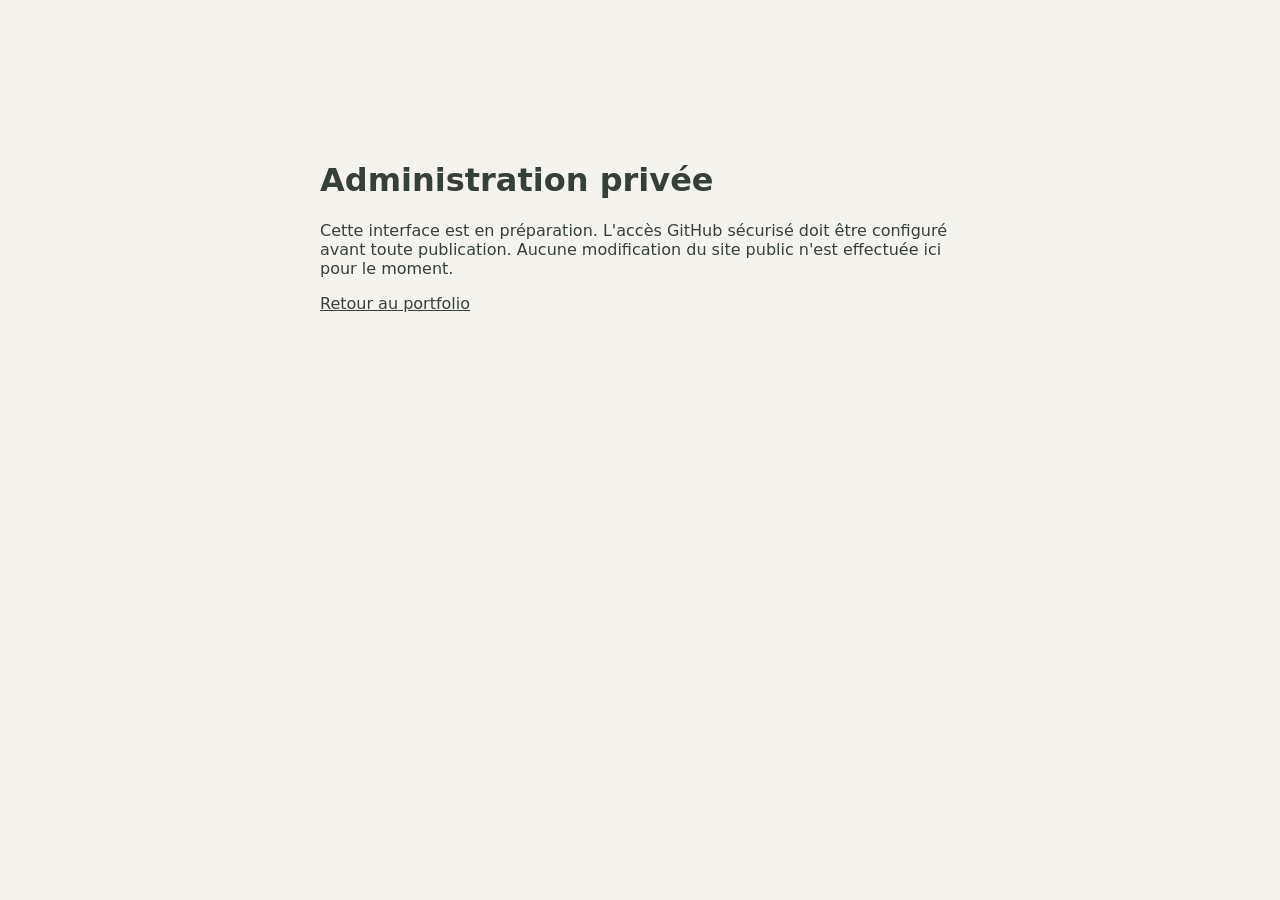
==== admin/index.html @ 5f6f25e0 "Scaffold private portfolio editor safely on feature branch" ====
<!doctype html>
<html lang="fr">
<head>
<meta charset="utf-8">
<meta name="viewport" content="width=device-width, initial-scale=1">
<meta name="robots" content="noindex,nofollow">
<title>Administration — Portfolio</title>
<style>body{margin:0;background:#f5f3ee;color:#344039;font:16px system-ui,sans-serif}#notice{max-width:640px;margin:12vh auto;padding:2rem}a{color:inherit}</style>
</head>
<body>
<div id="notice"><h1>Administration privée</h1><p>Cette interface est en préparation. L'accès GitHub sécurisé doit être configuré avant toute publication. Aucune modification du site public n'est effectuée ici pour le moment.</p><p><a href="../index.html">Retour au portfolio</a></p></div>
<!-- Ne pas charger Decap CMS tant que le fournisseur OAuth n'est pas configuré.
     Une URL non liée depuis le site n'est PAS une protection d'accès. -->
</body>
</html>
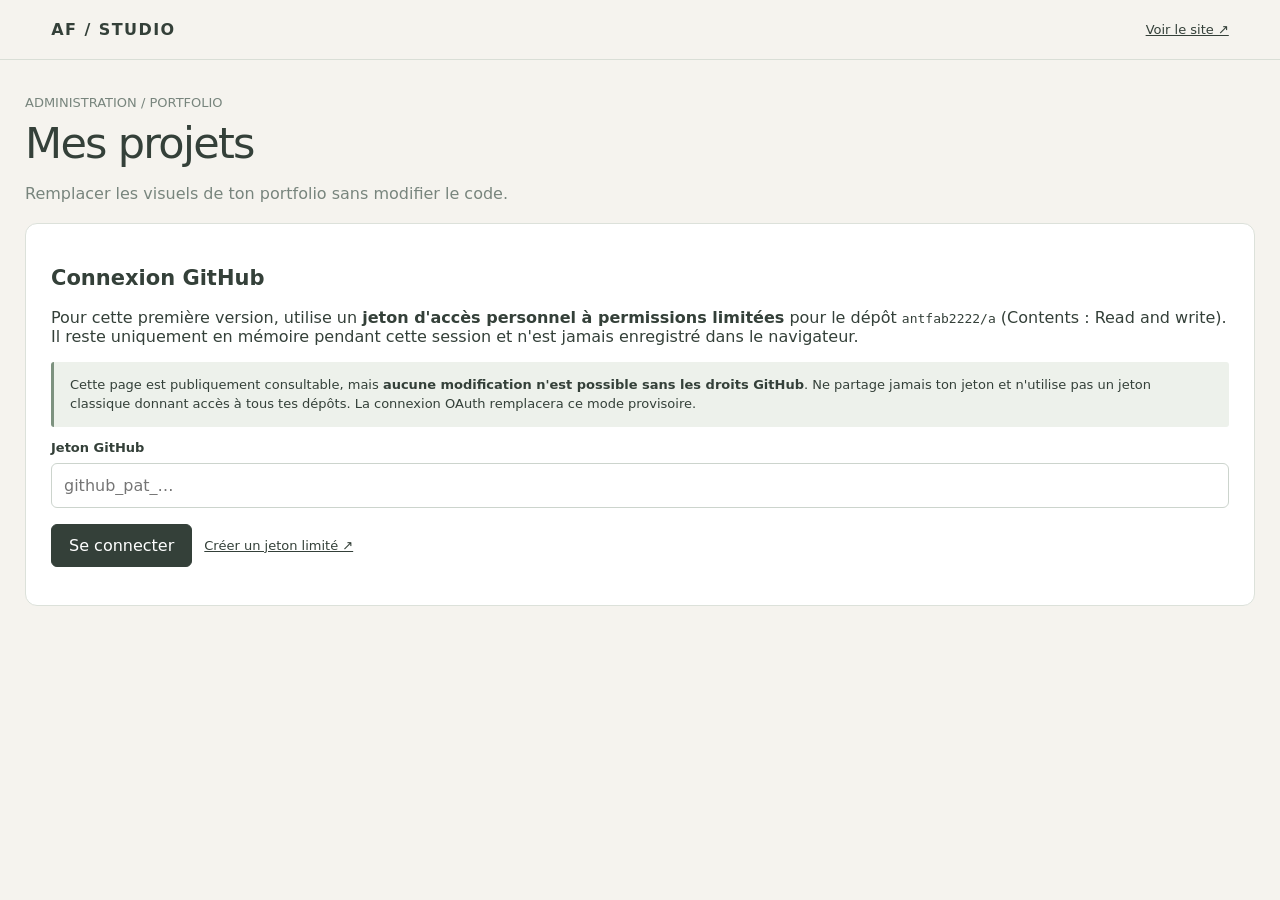
==== commit 2cb2d9e4: "Build GitHub-backed portfolio image administration dashboard" ====
--- a/admin/index.html
+++ b/admin/index.html
@@ -1,15 +1,30 @@
 <!doctype html>
-<html lang="fr">
-<head>
-<meta charset="utf-8">
-<meta name="viewport" content="width=device-width, initial-scale=1">
-<meta name="robots" content="noindex,nofollow">
-<title>Administration — Portfolio</title>
-<style>body{margin:0;background:#f5f3ee;color:#344039;font:16px system-ui,sans-serif}#notice{max-width:640px;margin:12vh auto;padding:2rem}a{color:inherit}</style>
-</head>
-<body>
-<div id="notice"><h1>Administration privée</h1><p>Cette interface est en préparation. L'accès GitHub sécurisé doit être configuré avant toute publication. Aucune modification du site public n'est effectuée ici pour le moment.</p><p><a href="../index.html">Retour au portfolio</a></p></div>
-<!-- Ne pas charger Decap CMS tant que le fournisseur OAuth n'est pas configuré.
-     Une URL non liée depuis le site n'est PAS une protection d'accès. -->
-</body>
-</html>
+<html lang="fr"><head><meta charset="utf-8"><meta name="viewport" content="width=device-width,initial-scale=1"><meta name="robots" content="noindex,nofollow"><title>Studio — Administration du portfolio</title>
+<style>
+:root{font-family:Inter,system-ui,-apple-system,sans-serif;color:#344039;background:#f5f3ee}*{box-sizing:border-box}body{margin:0}button,input,select,textarea{font:inherit}button{cursor:pointer}button:disabled{opacity:.5;cursor:not-allowed}header{padding:20px clamp(20px,4vw,64px);border-bottom:1px solid #d9ded6;display:flex;align-items:center;justify-content:space-between;gap:16px}header b{letter-spacing:.09em}main{max-width:1300px;margin:0 auto;padding:35px 25px 80px}.muted{color:#78857d}.small{font-size:13px}h1{font-size:clamp(27px,4vw,43px);font-weight:500;letter-spacing:-.04em;margin:8px 0}h2{font-size:21px;font-weight:550}.panel{background:white;border:1px solid #dce1da;border-radius:12px;padding:25px;margin:20px 0}.btn{border:1px solid #344039;background:#344039;color:white;border-radius:6px;padding:11px 17px}.btn.alt{background:transparent;color:#344039}.btn.small{padding:7px 11px;font-size:13px}.line{display:flex;gap:12px;align-items:center;flex-wrap:wrap}.between{justify-content:space-between}.field{display:block;width:100%;padding:12px;border:1px solid #ccd4cd;border-radius:6px;background:white;color:#344039;margin:8px 0 16px}label{display:block;font-size:13px;font-weight:600}.grid{display:grid;grid-template-columns:repeat(auto-fill,minmax(240px,1fr));gap:18px;margin-top:20px}.tile{border:1px solid #dce1da;border-radius:10px;overflow:hidden;background:white}.tile img{display:block;width:100%;height:170px;object-fit:cover;background:#e5e9e3}.tile-body{padding:15px}.tile h3{font-size:14px;margin:0 0 5px;overflow-wrap:anywhere}.tile input{max-width:100%;font-size:12px}.hidden{display:none!important}.notice{border-left:3px solid #7d927f;background:#edf1eb;padding:13px 16px;border-radius:3px;line-height:1.5}#status{min-height:20px;margin-top:14px}a{color:inherit}code{overflow-wrap:anywhere}progress{width:100%}@media(max-width:650px){header{padding:18px}main{padding:20px 14px}.panel{padding:16px}}
+</style></head>
+<body><header><b>AF / STUDIO</b><div class="line"><a class="small" href="../index.html">Voir le site ↗</a><button class="btn alt small hidden" id="logout">Déconnexion</button></div></header>
+<main><div class="muted small">ADMINISTRATION / PORTFOLIO</div><h1>Mes projets</h1><p class="muted">Remplacer les visuels de ton portfolio sans modifier le code.</p>
+<section class="panel" id="login"><h2>Connexion GitHub</h2><p>Pour cette première version, utilise un <strong>jeton d'accès personnel à permissions limitées</strong> pour le dépôt <code>antfab2222/a</code> (Contents : Read and write). Il reste uniquement en mémoire pendant cette session et n'est jamais enregistré dans le navigateur.</p><p class="notice small">Cette page est publiquement consultable, mais <strong>aucune modification n'est possible sans les droits GitHub</strong>. Ne partage jamais ton jeton et n'utilise pas un jeton classique donnant accès à tous tes dépôts. La connexion OAuth remplacera ce mode provisoire.</p>
+<label for="token">Jeton GitHub</label><input class="field" type="password" id="token" autocomplete="off" placeholder="github_pat_…"><div class="line"><button class="btn" id="connect">Se connecter</button><a class="small" target="_blank" rel="noopener noreferrer" href="https://github.com/settings/personal-access-tokens/new">Créer un jeton limité ↗</a></div><p class="small muted" id="loginStatus"></p></section>
+<section id="dashboard" class="hidden"><div class="panel"><div class="line between"><div><label for="project">Projet</label><select id="project" class="field" style="min-width:250px;margin-bottom:0"><option value="archipel">Habiter l'Archipel</option><option value="nayka">Nayka</option><option value="odyssee">Odyssée Médicale</option><option value="techniques">Études techniques</option></select></div><div class="small muted">Les remplacements sont publiés sur GitHub après confirmation.</div></div></div>
+<div class="notice small">Sélectionne « Choisir un fichier » sous une image, puis « Remplacer ». Une confirmation sera demandée avant toute publication. Les anciennes versions restent récupérables dans l'historique GitHub. Les images affichées ici sont celles déjà utilisées par tes pages.</div>
+<div class="line between"><h2>Images du projet</h2><button class="btn alt small" id="refresh">Actualiser</button></div><div id="images" class="grid"></div>
+<div class="panel"><h2>Ajouter un nouveau visuel</h2><p class="small muted">Ajoute un fichier dans le dossier du projet. Pour l'instant, l'ajout ne l'insère pas automatiquement dans la mise en page du site ; cette fonctionnalité arrive ensuite.</p><label for="newFile">Image JPG, PNG ou WebP</label><input class="field" type="file" id="newFile" accept="image/jpeg,image/png,image/webp"><button class="btn alt" id="upload">Importer dans le dépôt</button></div></section><p id="status" role="status" aria-live="polite"></p></main>
+<script>
+(()=>{
+'use strict';
+const owner='antfab2222',repo='a',branch='main';let token=null,known=[];
+const $=id=>document.getElementById(id), status=(msg,error=false)=>{ $('status').textContent=msg;$('status').style.color=error?'#a43737':'#344039';};
+const projectFiles={archipel:['archipel-hero.jpg','archipel-exterior-1.jpg','archipel-exterior-2.jpg','archipel-bar.jpg','archipel-dorm.jpg','archipel-circulation.jpg','archipel-plan-rdc.jpg','archipel-plans-etages.jpg','archipel-coupes.jpg','archipel-facades.jpg','archipel-a1.jpg','habiter-archipel-maquette-1.png','habiter-archipel-maquette-2.png'],nayka:['nayka-hero.png','nayka-entree.png','nayka-salon.png','nayka-cuisine.png','nayka-plan-r2.png','nayka-plan-r3.png','nayka-coupe-r2.png','nayka-coupe-r3.png','nayka-a1.png','nayka-maquette-1.png','nayka-maquette-2.png'],odyssee:['odyssee-hero.png','odyssee-tranquillite.png','odyssee-lagon.png','odyssee-restauration.png','odyssee-zoning.png','odyssee-plan-general.png','odyssee-maquette-1.png','odyssee-maquette-2.png'],techniques:['techniques-hero.png','tech-restaurant-plan.png','tech-studio-plan.png','tech-escalier-plan-rdc.png']};
+async function api(path,options={}){const response=await fetch('https://api.github.com/repos/'+owner+'/'+repo+'/contents/'+path+(options.method?'':'?ref='+branch),{...options,headers:{Accept:'application/vnd.github+json',Authorization:'Bearer '+token,'X-GitHub-Api-Version':'2022-11-28',...(options.headers||{})}});let data=await response.json().catch(()=>({}));if(!response.ok)throw Error(data.message||'Erreur GitHub '+response.status);return data;}
+async function connect(){let t=$('token').value.trim();if(!t)return;$('connect').disabled=true;$('loginStatus').textContent='Vérification des accès…';try{token=t;await api('index.html');$('token').value='';$('login').classList.add('hidden');$('dashboard').classList.remove('hidden');$('logout').classList.remove('hidden');render();status('Connexion établie.');}catch(e){token=null;$('loginStatus').textContent='Connexion impossible : '+e.message;}finally{$('connect').disabled=false;}}
+function logout(){token=null;known=[];$('dashboard').classList.add('hidden');$('logout').classList.add('hidden');$('login').classList.remove('hidden');$('images').replaceChildren();status('Déconnecté.');}
+function render(){const files=projectFiles[$('project').value];$('images').replaceChildren();for(const name of files){const path='images/'+name;const tile=document.createElement('article');tile.className='tile';const img=document.createElement('img');img.loading='lazy';img.alt=name;img.src='../'+path+'?v='+Date.now();img.onerror=()=>{img.style.opacity='.25';};const body=document.createElement('div');body.className='tile-body';const title=document.createElement('h3');title.textContent=name;const picker=document.createElement('input');picker.type='file';picker.accept='image/jpeg,image/png,image/webp';picker.setAttribute('aria-label','Remplacer '+name);const btn=document.createElement('button');btn.className='btn small';btn.textContent='Remplacer';btn.onclick=()=>replace(path,picker,btn,img);body.append(title,picker,btn);tile.append(img,body);$('images').append(tile);}}
+function toBase64(file){return new Promise((resolve,reject)=>{const r=new FileReader();r.onload=()=>resolve(String(r.result).split(',')[1]);r.onerror=()=>reject(Error('Lecture impossible'));r.readAsDataURL(file);});}
+function valid(file,path){if(!file)throw Error('Choisis une image.');if(file.size>15*1024*1024)throw Error('Fichier trop volumineux (maximum 15 Mo).');const ext=path.split('.').pop().toLowerCase();const types={jpg:'image/jpeg',jpeg:'image/jpeg',png:'image/png',webp:'image/webp'};if(types[ext]!==file.type)throw Error('Le format du fichier doit correspondre à '+ext+'.');}
+async function replace(path,picker,btn,img){try{const file=picker.files[0];valid(file,path);if(!confirm('Publier le remplacement de '+path+' sur le site public ?'))return;btn.disabled=true;status('Envoi de '+path+'…');let old;try{old=await api(path);}catch(e){if(!/Not Found/i.test(e.message))throw e;}const body={message:'Portfolio admin: update '+path,content:await toBase64(file),branch};if(old?.sha)body.sha=old.sha;await api(path,{method:'PUT',headers:{'Content-Type':'application/json'},body:JSON.stringify(body)});img.src=URL.createObjectURL(file);status('Image publiée dans GitHub. Attends quelques minutes pour GitHub Pages.');}catch(e){status(e.message,true);}finally{btn.disabled=false;}}
+async function upload(){const file=$('newFile').files[0];const btn=$('upload');try{if(!file)throw Error('Choisis un fichier.');if(!['image/jpeg','image/png','image/webp'].includes(file.type))throw Error('Format non accepté.');if(file.size>15*1024*1024)throw Error('Maximum 15 Mo.');const safe=file.name.toLowerCase().normalize('NFD').replace(/[\u0300-\u036f]/g,'').replace(/[^a-z0-9._-]/g,'-');const path='images/uploads/'+$('project').value+'-'+safe;if(!confirm('Importer '+path+' dans GitHub ?'))return;btn.disabled=true;status('Import en cours…');await api(path,{method:'PUT',headers:{'Content-Type':'application/json'},body:JSON.stringify({message:'Portfolio admin: upload '+path,content:await toBase64(file),branch})});status('Image importée : '+path+'. Elle n’est pas encore insérée sur la page publique.');$('newFile').value='';}catch(e){status(e.message,true);}finally{btn.disabled=false;}}
+$('connect').onclick=connect;$('logout').onclick=logout;$('project').onchange=render;$('refresh').onclick=render;$('upload').onclick=upload;$('token').addEventListener('keydown',e=>{if(e.key==='Enter')connect();});
+})();
+</script></body></html>
